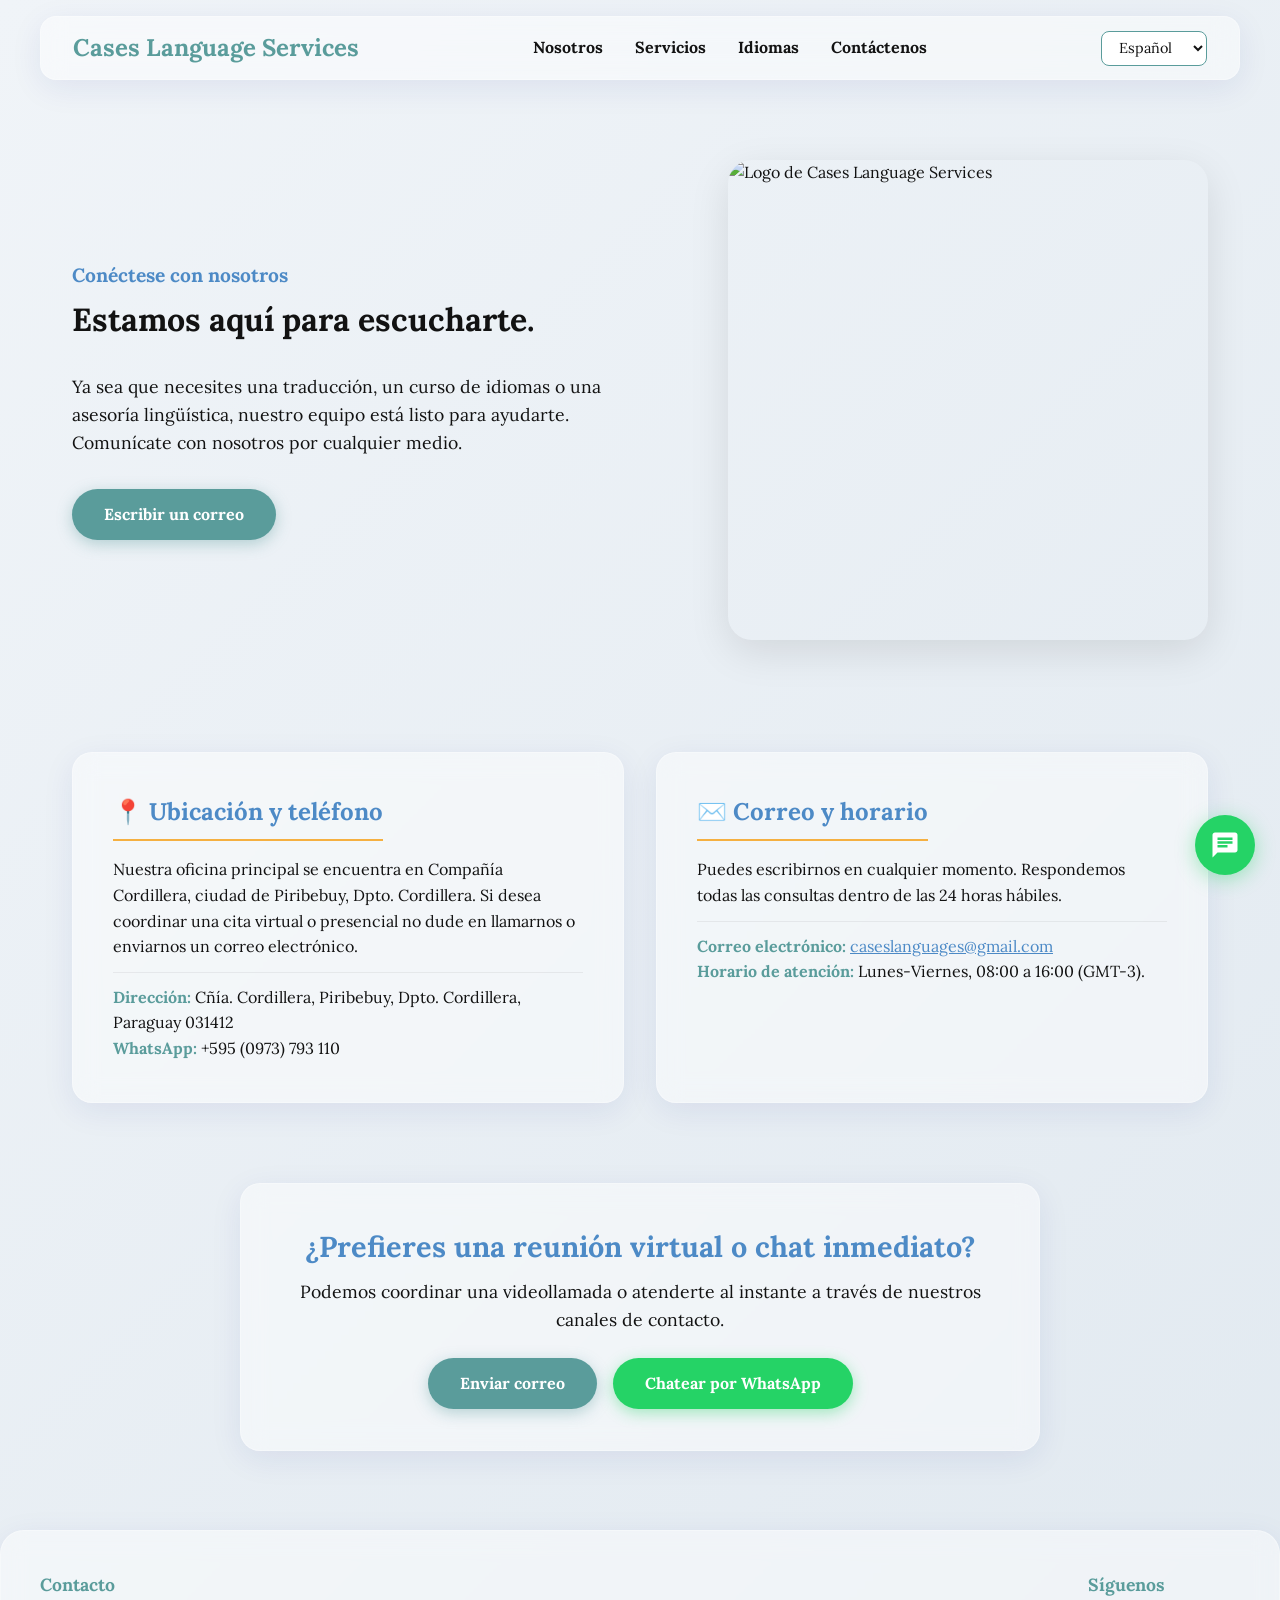
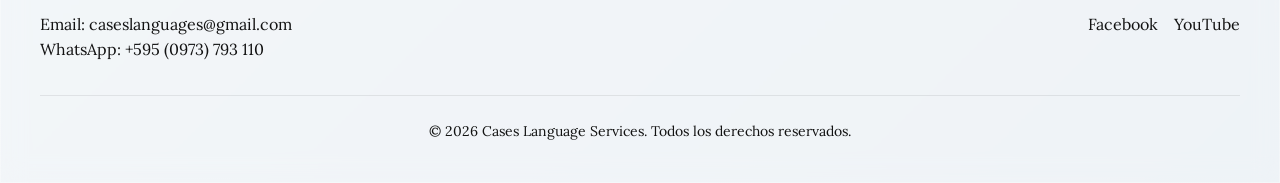
==== contactenos.html @ 4c5c128c "Add files via upload" ====
<!DOCTYPE html>
<html lang="es">
<head>
    <meta charset="UTF-8" />
    <meta name="viewport" content="width=device-width, initial-scale=1.0" />
    <meta name="description" content="Cases Language Services - Contacto: dirección, teléfono, correo electrónico y horario de atención. Estamos aquí para ayudarle." />
    <title>Cases Language Services | Contáctenos</title>

    <link rel="preconnect" href="https://fonts.googleapis.com" />
    <link rel="preconnect" href="https://fonts.gstatic.com" crossorigin />
    <link href="https://fonts.googleapis.com/css2?family=Lora:ital,wght@0,400;0,700;1,400&display=swap" rel="stylesheet" />

    <style>
        /* ==========================================================================
           Design Tokens & Variables (PRD 5.1)
           ========================================================================== */
        :root {
            /* Color Palette */
            --color-primary: #5a9c9b;
            /* Teal */
            --color-secondary: #4d8ac6;
            /* Blue */
            --color-accent: #f5b041;
            /* Golden Yellow */
            --color-neutral-dark: #121212;
            /* Neutral Black */
            --color-neutral-light: #ffffff;
            /* Neutral White */

            /* Glassmorphism Configuration */
            --glass-bg: rgba(255, 255, 255, 0.45);
            --glass-border: rgba(255, 255, 255, 0.3);
            --glass-blur: blur(12px);
            --glass-shadow: 0 8px 32px 0 rgba(31, 38, 135, 0.08);

            /* Typography */
            --font-titles: "Lora", "Lora", sans-serif;
            --font-body: "Lora", Georgia, serif;
        }

        /* Screen reader utility for accessibility */
        .sr-only {
            position: absolute;
            width: 1px;
            height: 1px;
            padding: 0;
            margin: -1px;
            overflow: hidden;
            clip: rect(0, 0, 0, 0);
            white-space: nowrap;
            border: 0;
        }

        /* Base Styles */
        *,
        *::before,
        *::after {
            box-sizing: border-box;
            margin: 0;
            padding: 0;
        }

        body {
            font-family: var(--font-body);
            font-size: 16px;
            font-weight: 400;
            line-height: 1.6;
            color: var(--color-neutral-dark);
            background: linear-gradient(135deg, #f0f4f8 0%, #e1e9f0 100%);
            min-height: 100vh;
            display: flex;
            flex-direction: column;
        }

        /* Glassmorphism System */
        .glass-panel,
        .glass-card {
            background: var(--glass-bg);
            backdrop-filter: var(--glass-blur);
            -webkit-backdrop-filter: var(--glass-blur);
            border: 1px solid var(--glass-border);
            box-shadow: var(--glass-shadow);
        }

        /* Navigation Menu (PRD 4.1) */
        .navbar-container {
            position: sticky;
            top: 0;
            z-index: 1000;
            padding: 1rem 2rem;
        }

        .navbar {
            display: flex;
            justify-content: space-between;
            align-items: center;
            max-width: 1200px;
            margin: 0 auto;
            padding: 0.75rem 2rem;
            border-radius: 16px;
        }

        .brand-logo {
            font-family: var(--font-titles);
            font-size: 1.5rem;
            font-weight: bold;
            color: var(--color-primary);
            text-decoration: none;
        }

        .nav-menu {
            display: flex;
            list-style: none;
            gap: 2rem;
        }

        .nav-link {
            font-family: var(--font-body);
            font-size: 1rem;
            color: var(--color-neutral-dark);
            text-decoration: none;
            font-weight: 700;
            transition: color 0.3s ease;
        }

        .nav-link:hover {
            color: var(--color-secondary);
        }

        .nav-link:focus-visible,
        .brand-logo:focus-visible,
        .btn-primary:focus-visible,
        .lang-dropdown:focus-visible,
        .social-links a:focus-visible {
            outline: 3px solid var(--color-accent);
            outline-offset: 3px;
        }

        .lang-dropdown {
            font-family: var(--font-body);
            font-size: 0.9rem;
            padding: 0.4rem 0.8rem;
            border-radius: 8px;
            border: 1px solid var(--color-primary);
            background-color: var(--color-neutral-light);
            color: var(--color-neutral-dark);
            cursor: pointer;
        }

        /* Hero Section (PRD 4.2) */
        .hero-section {
            padding: 4rem 2rem;
            max-width: 1200px;
            margin: 0 auto;
            width: 100%;
        }

        .hero-container {
            display: flex;
            align-items: center;
            justify-content: space-between;
            gap: 3rem;
            flex-wrap: wrap;
        }

        .hero-content {
            flex: 1 1 400px;
        }

        .motto {
            font-family: var(--font-titles);
            font-size: 32px;
            font-weight: bold;
            line-height: 1.3;
            color: var(--color-neutral-dark);
            margin-bottom: 2rem;
        }

        .hero-subtitle {
            font-size: 1.2rem;
            color: var(--color-secondary);
            margin-bottom: 0.5rem;
            font-weight: 700;
        }

        /* Primary Action Button */
        .btn-primary {
            display: inline-block;
            background-color: var(--color-primary);
            color: var(--color-neutral-light);
            font-family: var(--font-body);
            font-size: 1rem;
            font-weight: bold;
            padding: 0.8rem 2rem;
            border-radius: 50px;
            text-decoration: none;
            border: none;
            box-shadow: 0 4px 15px rgba(90, 156, 155, 0.4);
            transition: background-color 0.3s ease;
        }

        .btn-primary:hover {
            background-color: var(--color-secondary);
        }

        /* Hero Image Container */
        .hero-image-wrapper {
            flex: 0 0 480px;
            max-width: 100%;
        }

        .hero-logo {
            width: 480px;
            height: 480px;
            object-fit: cover;
            border-radius: 24px;
            box-shadow: 0 12px 40px rgba(0, 0, 0, 0.1);
            display: block;
        }

        /* Information Sections */
        .info-section {
            padding: 3rem 2rem 5rem;
            max-width: 1200px;
            margin: 0 auto;
            width: 100%;
        }

        .cards-grid {
            display: grid;
            grid-template-columns: repeat(auto-fit, minmax(300px, 1fr));
            gap: 2rem;
        }

        .card {
            padding: 2.5rem;
            border-radius: 20px;
        }

        .card-title {
            font-family: var(--font-body);
            font-size: 24px;
            font-weight: bold;
            color: var(--color-secondary);
            margin-bottom: 1rem;
            border-bottom: 2px solid var(--color-accent);
            padding-bottom: 0.5rem;
            display: inline-block;
        }

        .card-text {
            font-family: var(--font-body);
            font-size: 16px;
            font-weight: 400;
            color: var(--color-neutral-dark);
        }

        .contact-detail {
            margin-top: 0.75rem;
            padding-top: 0.75rem;
            border-top: 1px solid rgba(0, 0, 0, 0.06);
        }

        .contact-detail strong {
            color: var(--color-primary);
        }

        /* Footer Section */
        .site-footer {
            margin-top: auto;
            padding: 2.5rem 2rem;
            border-radius: 24px 24px 0 0;
        }

        .footer-container {
            max-width: 1200px;
            margin: 0 auto;
            display: flex;
            justify-content: space-between;
            align-items: flex-start;
            flex-wrap: wrap;
            gap: 2rem;
        }

        .footer-heading {
            font-family: var(--font-body);
            font-size: 1.1rem;
            font-weight: bold;
            color: var(--color-primary);
            margin-bottom: 0.75rem;
        }

        .footer-contact a,
        .social-links a {
            color: var(--color-neutral-dark);
            text-decoration: none;
        }

        .social-links {
            display: flex;
            gap: 1rem;
        }

        .footer-copyright {
            width: 100%;
            text-align: center;
            padding-top: 1.5rem;
            border-top: 1px solid rgba(0, 0, 0, 0.08);
            font-size: 0.875rem;
        }
/* Botón flotante de WhatsApp */
.whatsapp-float {
  position: fixed;
  bottom: 25px;
  right: 25px;
  background-color: #25d366;
  color: #ffffff;
  width: 60px;
  height: 60px;
  border-radius: 50%;
  display: flex;
  align-items: center;
  justify-content: center;
  box-shadow: 0 4px 20px rgba(37, 211, 102, 0.4);
  z-index: 1100;
  text-decoration: none;
  transition: transform 0.3s cubic-bezier(0.25, 1, 0.5, 1), background-color 0.3s ease;
}

.whatsapp-float:hover {
  background-color: #20ba5a;
  transform: scale(1.1) rotate(5deg);
}
        /* Hardware Acceleration Class for JS Interactions */
        .hover-fx {
            will-change: transform;
            transition: transform 0.2s cubic-bezier(0.25, 1, 0.5, 1), box-shadow 0.2s cubic-bezier(0.25, 1, 0.5, 1);
            transform-style: preserve-3d;
        }

        /* Responsive Overrides */
        @media (max-width: 768px) {
            .navbar {
                flex-direction: column;
                gap: 1rem;
            }

            .hero-container {
                justify-content: center;
                text-align: center;
            }

            .nav-menu {
                flex-wrap: wrap;
                justify-content: center;
                gap: 1rem 1.5rem;
            }

            .hero-image-wrapper {
                flex: 0 1 100%;
            }

            .hero-logo {
                width: 100%;
                height: auto;
                aspect-ratio: 1 / 1;
            }
        }

        @media (prefers-reduced-motion: reduce) {
            *,
            *::before,
            *::after {
                scroll-behavior: auto !important;
                transition-duration: 0.01ms !important;
                animation-duration: 0.01ms !important;
                animation-iteration-count: 1 !important;
            }

            .hover-fx {
                will-change: auto;
                transform: none !important;
            }
        }
    </style>
</head>
<body>

    <header class="navbar-container">
        <nav class="navbar glass-panel" aria-label="Navegación principal">
            <a href="index.html" class="brand-logo" aria-label="Página de inicio de Cases Language Services">
                Cases Language Services
            </a>

            <ul class="nav-menu">
                <li><a href="nosotros.html" class="nav-link hover-fx">Nosotros</a></li>
                <li><a href="servicios.html" class="nav-link hover-fx">Servicios</a></li>
                <li><a href="idiomas.html" class="nav-link hover-fx">Idiomas</a></li>
                <li><a href="contactenos.html" class="nav-link hover-fx" aria-current="page">Contáctenos</a></li>
            </ul>

            <div class="lang-switch-wrapper">
                <label for="lang-select" class="sr-only">Seleccionar idioma</label>
                <select id="lang-select" class="lang-dropdown hover-fx" aria-label="Cambiar idioma">
                    <option value="es" selected>Español</option>
                    <option value="en">English</option>
                    <option value="gn">Avañe'ẽ</option>
                    <option value="de">Deutsch</option>
                </select>
            </div>
        </nav>
    </header>

    <main id="main-content">
        <!-- Hero Section -->
        <section class="hero-section">
            <div class="hero-container">
                <div class="hero-content">
                    <p class="hero-subtitle">Conéctese con nosotros</p>
                    <h1 class="motto">Estamos aquí para escucharte.</h1>
                    <p style="font-size:1.1rem; margin-bottom:2rem; max-width:540px;">
                        Ya sea que necesites una traducción, un curso de idiomas o una asesoría lingüística,
                        nuestro equipo está listo para ayudarte. Comunícate con nosotros por cualquier medio.
                    </p>
                    <a href="mailto:caseslanguages@gmail.com" class="btn btn-primary hover-fx">Escribir un correo</a>
                </div>
                <div class="hero-image-wrapper">
                    <img src="site_logo.png"
                    alt="Logo de Cases Language Services"
                    class="hero-logo"
                    width="480"
                    height="480" />
                </div>
            </div>
        </section>

        <!-- Contact Information Grid -->
        <section class="info-section">
            <div class="cards-grid">

                <!-- 1. Dirección y Teléfono -->
                <article class="card glass-card hover-fx">
                    <h2 class="card-title">📍 Ubicación y teléfono</h2>
                    <p class="card-text">
                        Nuestra oficina principal se encuentra en Compañía Cordillera, ciudad de Piribebuy, Dpto. Cordillera.
                        Si desea coordinar una cita virtual o presencial no dude en llamarnos o enviarnos un correo electrónico.
                    </p>
                    <div class="contact-detail">
                        <strong>Dirección:</strong> Cñía. Cordillera, Piribebuy, Dpto. Cordillera, Paraguay 031412<br />
                        <strong>WhatsApp:</strong> +595 (0973) 793 110
                    </div>
                </article>

                <!-- 2. Correo y Horario -->
                <article class="card glass-card hover-fx">
                    <h2 class="card-title">✉️ Correo y horario</h2>
                    <p class="card-text">
                        Puedes escribirnos en cualquier momento. Respondemos todas las consultas dentro de las
                        24 horas hábiles.
                    </p>
                    <div class="contact-detail">
                        <strong>Correo electrónico:</strong> <a href="mailto:caseslanguages@gmail.com" style="color:var(--color-secondary);">caseslanguages@gmail.com</a><br />
                        <strong>Horario de atención:</strong> Lunes-Viernes, 08:00 a 16:00 (GMT-3).
                    </div>
                </article>

            </div>
        </section>

<!-- Extra call to action modificado con doble opción -->
<section class="info-section" style="padding-top:0;">
    <div class="glass-card hover-fx" style="padding:2.5rem; border-radius:20px; text-align:center; max-width:800px; margin:0 auto;">
        <h2 style="font-family:var(--font-titles); font-size:1.8rem; color:var(--color-secondary); margin-bottom:0.5rem;">
            ¿Prefieres una reunión virtual o chat inmediato?
        </h2>
        <p style="font-size:1.1rem; margin-bottom:1.5rem;">
            Podemos coordinar una videollamada o atenderte al instante a través de nuestros canales de contacto.
        </p>
        <div style="display: flex; gap: 1rem; justify-content: center; flex-wrap: wrap;">
            <a href="mailto:caseslanguages@gmail.com" class="btn btn-primary hover-fx">Enviar correo</a>
            <a href="https://wa.me/5950973793110?text=Hola,%20deseo%20agendar%20una%20cita%20por%20vídeollamada%20con%20un%20representante." 
               class="btn hover-fx" 
               style="background-color: #25d366; color: #fff; display: inline-block; font-family: var(--font-body); font-size: 1rem; font-weight: bold; padding: 0.8rem 2rem; border-radius: 50px; text-decoration: none; border: none; box-shadow: 0 4px 15px rgba(37, 211, 102, 0.4);"
               target="_blank" 
               rel="noopener noreferrer">
               Chatear por WhatsApp
            </a>
        </div>
    </div>
</section>
    </main>

  <footer class="site-footer glass-panel">
    <div class="footer-container">
      <div class="footer-contact">
        <h3 class="footer-heading">Contacto</h3>
        <p>Email: <a href="mailto:caseslanguages@gmail.com">caseslanguages@gmail.com</a></p>
        <p>WhatsApp: +595 (0973) 793 110</p>
      </div>

      <div class="footer-social">
        <h3 class="footer-heading">Síguenos</h3>
        <div class="social-links">
          <a href="#" class="social-link hover-fx" aria-label="LinkedIn">Facebook</a>
          <a href="#" class="social-link hover-fx" aria-label="X (Twitter)">YouTube</a>
        </div>
      </div>

      <div class="footer-copyright">
        <p>&copy; 2026 Cases Language Services. Todos los derechos reservados.</p>
      </div>
    </div>
  </footer>

<!-- Burbuja flotante de WhatsApp -->
<a href="https://wa.me/5950973793110?text=Hola,%20deseo%20agendar%20una%20cita%20por%20vídeollamada%20con%20un%20representante." 
   class="whatsapp-float hover-fx" 
   target="_blank" 
   rel="noopener noreferrer"
   aria-label="Chatear por WhatsApp con un representante">
  <svg xmlns="http://www.w3.org/2000/svg" viewBox="0 0 24 24" width="30" height="30" fill="currentColor">
    <path d="M20 2H4c-1.1 0-2 .9-2 2v18l4-4h14c1.1 0 2-.9 2-2V4c0-1.1-.9-2-2-2zM6 9h12v2H6V9zm8 5H6v-2h8v2zm4-6H6V6h12v2z"/>
  </svg>
</a>

    <script>
        /**
         * Modern 2026 UI FX Controller
         * Implements GPU-accelerated 3D dynamic tilt and cursor interactions.
         */
        document.addEventListener('DOMContentLoaded', () => {
            init3DHoverEffect();
        });

        /**
         * Initializes 3D tilt transformations for elements tagged with .hover-fx
         */
        function init3DHoverEffect() {
            const interactiveElements = document.querySelectorAll('.hover-fx');

            if (window.matchMedia('(prefers-reduced-motion: reduce)').matches) {
                return;
            }

            interactiveElements.forEach((element) => {
                element.addEventListener('mousemove', (e) => handleTilt(e, element));
                element.addEventListener('mouseleave', () => resetTilt(element));
            });
        }

        /**
         * Calculates mouse position relative to target bounding box
         * and applies a subtle 3D rotational vector.
         */
        function handleTilt(event, element) {
            const rect = element.getBoundingClientRect();

            if (!rect.width || !rect.height) {
                return;
            }

            const x = event.clientX - rect.left;
            const y = event.clientY - rect.top;

            const centerX = rect.width / 2;
            const centerY = rect.height / 2;

            // Maximum angular deflection (degrees)
            const maxTilt = 8;

            const tiltX = ((y - centerY) / centerY) * -maxTilt;
            const tiltY = ((x - centerX) / centerX) * maxTilt;

            if (element._tiltFrame) {
                cancelAnimationFrame(element._tiltFrame);
            }

            element._tiltFrame = requestAnimationFrame(() => {
                element.style.transform =
                    `perspective(1000px) rotateX(${tiltX.toFixed(2)}deg) rotateY(${tiltY.toFixed(2)}deg) translateZ(8px)`;
                element._tiltFrame = null;
            });
        }

        /**
         * Restores original transform properties smoothly.
         */
        function resetTilt(element) {
            if (element._tiltFrame) {
                cancelAnimationFrame(element._tiltFrame);
                element._tiltFrame = null;
            }

            requestAnimationFrame(() => {
                element.style.transform = 'perspective(1000px) rotateX(0deg) rotateY(0deg) translateZ(0px)';
            });
        }
    </script>
</body>
</html>
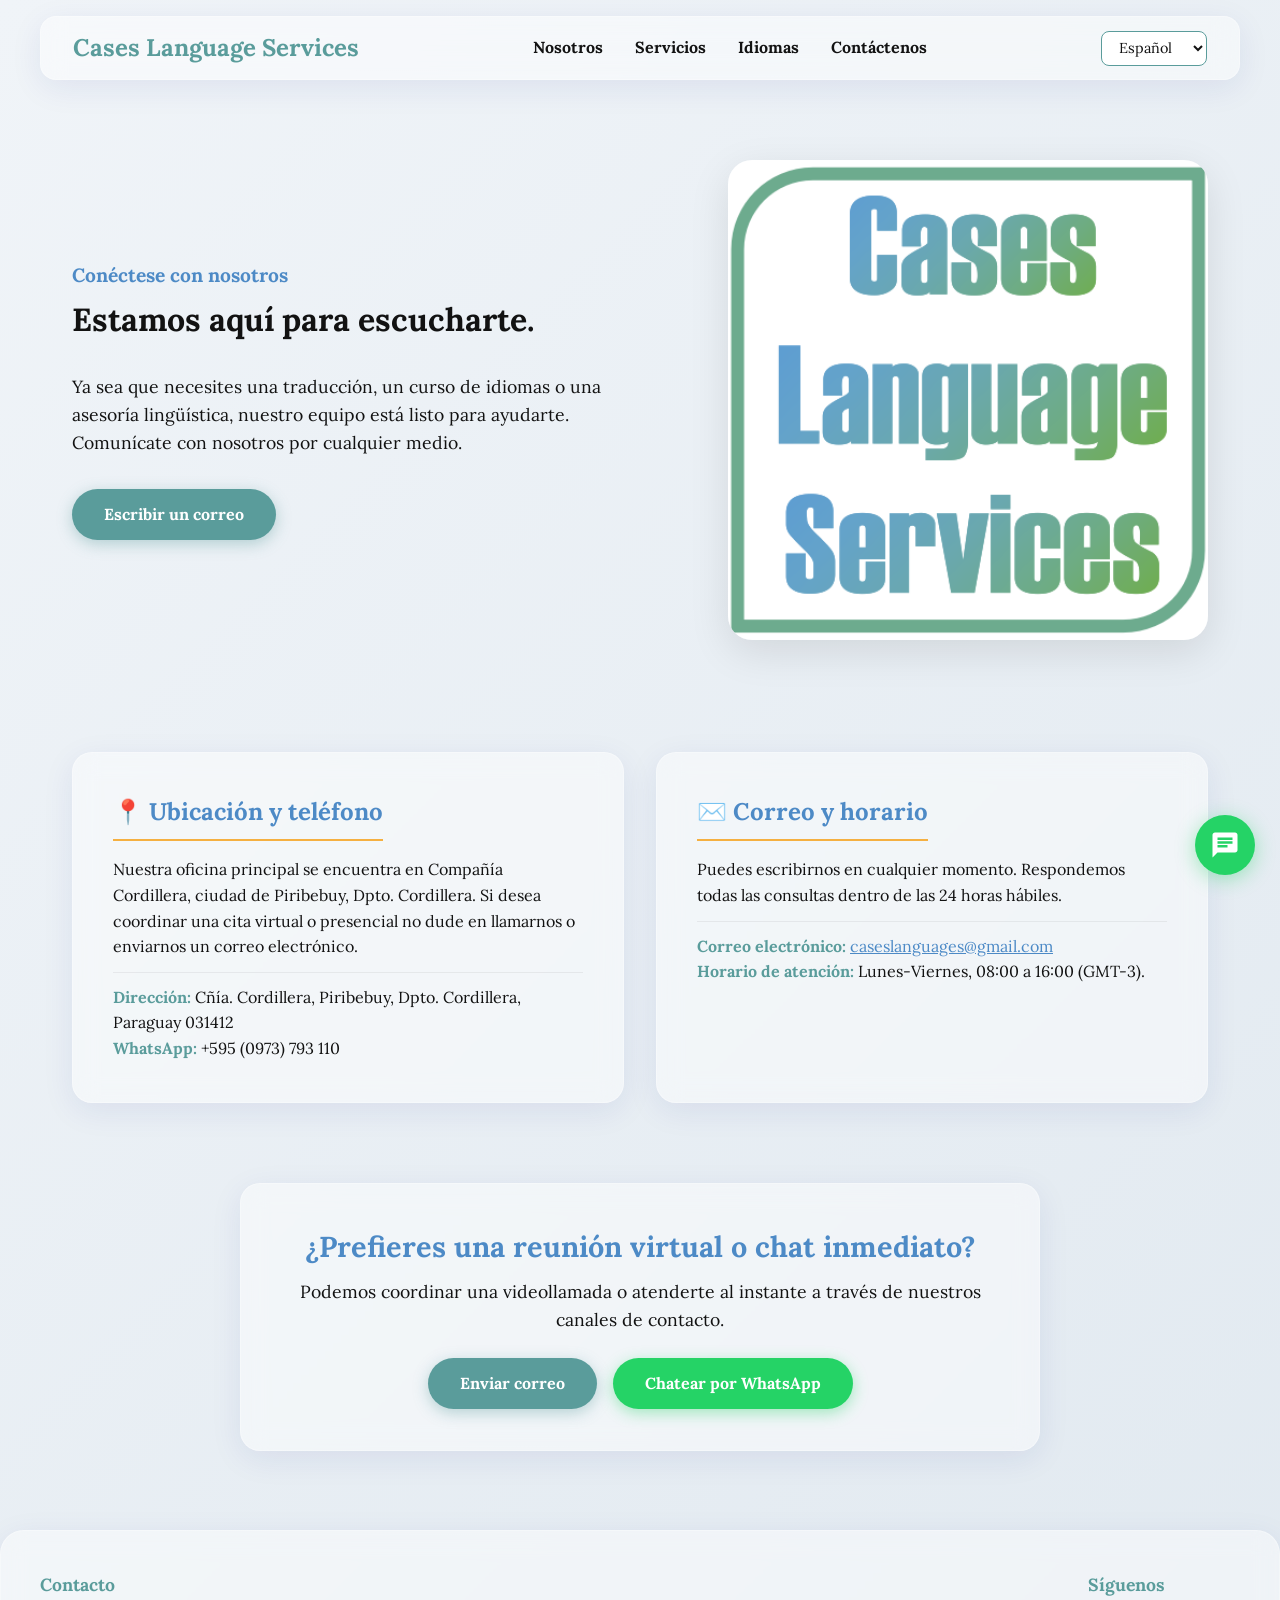
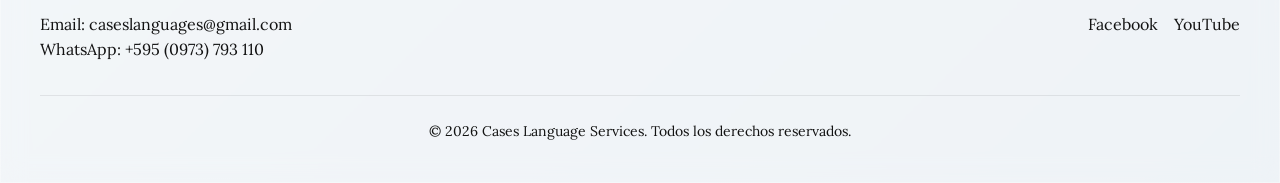
==== commit ec969841: "Update contactenos.html" ====
--- a/contactenos.html
+++ b/contactenos.html
@@ -82,13 +82,22 @@
             box-shadow: var(--glass-shadow);
         }
 
-        /* Navigation Menu (PRD 4.1) */
-        .navbar-container {
-            position: sticky;
-            top: 0;
-            z-index: 1000;
-            padding: 1rem 2rem;
-        }
+ /* Modificación / Adición en .navbar-container */
+.navbar-container {
+  position: sticky;
+  top: 0;
+  z-index: 1000;
+  padding: 1rem 2rem;
+  /* Añadimos transición suave para la ocultación y aparición */
+  transition: transform 0.35s cubic-bezier(0.25, 1, 0.5, 1), opacity 0.35s ease;
+}
+
+/* Clase que se activará con JS al hacer scroll hacia abajo */
+.navbar-container.header-hidden {
+  transform: translateY(-100%);
+  opacity: 0;
+  pointer-events: none; /* Evita clics accidentales cuando está oculto */
+}
 
         .navbar {
             display: flex;
@@ -529,9 +538,39 @@
          * Implements GPU-accelerated 3D dynamic tilt and cursor interactions.
          */
         document.addEventListener('DOMContentLoaded', () => {
-            init3DHoverEffect();
-        });
-
+  init3DHoverEffect();
+  initAutoHidingHeader(); // <-- Añadimos esta nueva función
+});
+
+/**
+ * Controla el comportamiento inteligente del header al hacer scroll.
+ * Se oculta al bajar y aparece al subir.
+ */
+function initAutoHidingHeader() {
+  const header = document.querySelector('.navbar-container');
+  if (!header) return;
+
+  let lastScrollTop = 0;
+  const delta = 5; // Margen mínimo de desplazamiento para activar la acción
+  const navbarHeight = header.offsetHeight;
+
+  window.addEventListener('scroll', () => {
+    let scrollTop = window.pageYOffset || document.documentElement.scrollTop;
+
+    // Asegurar que el scroll supere el margen mínimo (delta)
+    if (Math.abs(lastScrollTop - scrollTop) <= delta) return;
+
+    if (scrollTop > lastScrollTop && scrollTop > navbarHeight) {
+      // Scroll hacia ABAJO -> Ocultar header
+      header.classList.add('header-hidden');
+    } else {
+      // Scroll hacia ARRIBA -> Mostrar header
+      header.classList.remove('header-hidden');
+    }
+
+    lastScrollTop = scrollTop;
+  }, { passive: true });
+}
         /**
          * Initializes 3D tilt transformations for elements tagged with .hover-fx
          */
@@ -597,4 +636,4 @@
         }
     </script>
 </body>
-</html>+</html>
